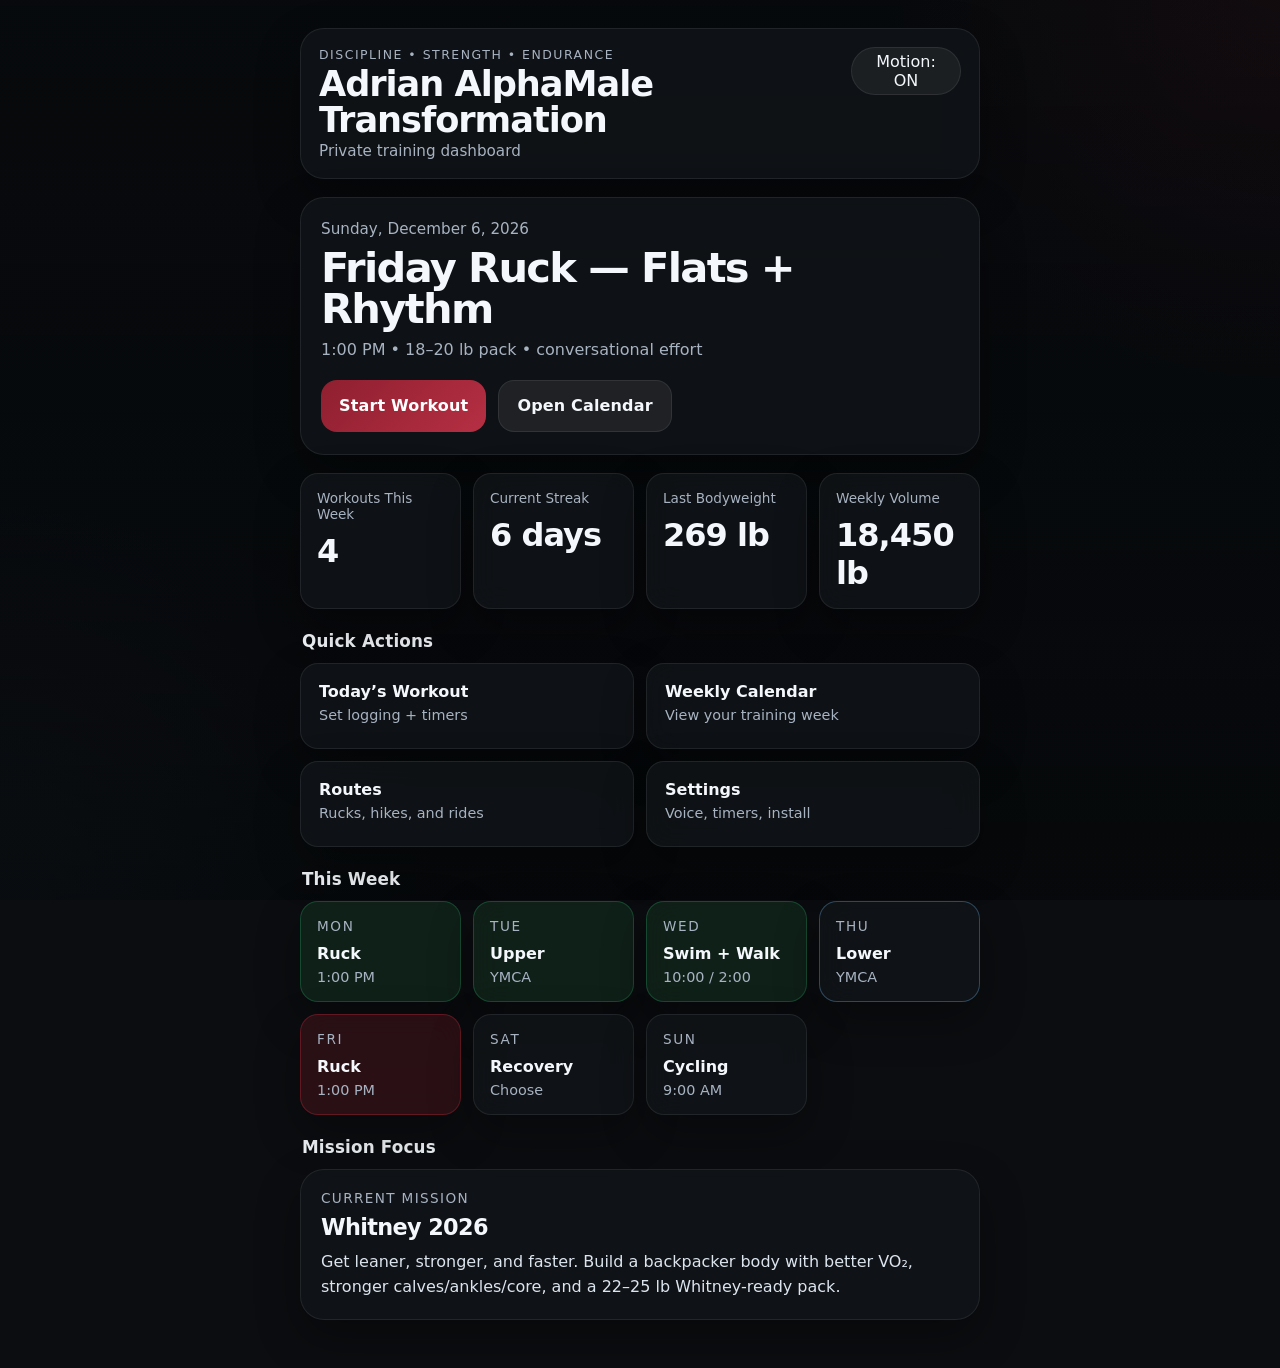
==== index.html @ 66e7347a "Initial commit" ====
<!DOCTYPE html>
<html lang="en">
<head>
  <meta charset="UTF-8" />
  <meta
    name="viewport"
    content="width=device-width, initial-scale=1.0, viewport-fit=cover"
  />
  <title>Adrian AlphaMale Transformation</title>
  <meta name="theme-color" content="#0b0d10" />
  <link rel="stylesheet" href="assets/css/styles.css" />
</head>
<body>
  <div class="app-shell">
    <div class="bg-base"></div>

    <video
      class="bg-video"
      autoplay
      muted
      loop
      playsinline
      preload="auto"
      aria-hidden="true"
    >
      <source
        src="assets/media/backgrounds/when_women_stare_at_bodybuilders.mp4"
        type="video/mp4"
      />
    </video>

    <div class="bg-overlay"></div>

    <main class="page">
      <header class="topbar glass">
        <div class="brand-block">
          <p class="eyebrow">Discipline • Strength • Endurance</p>
          <h1>Adrian AlphaMale Transformation</h1>
          <p class="subtext">Private training dashboard</p>
        </div>

        <button id="themeToggle" class="icon-btn" type="button" aria-label="Toggle motion">
          Motion: ON
        </button>
      </header>

      <section class="hero glass">
        <div class="hero-copy">
          <p class="hero-date" id="todayDate">Loading date...</p>
          <h2 id="todayWorkoutTitle">Today’s Workout</h2>
          <p id="todayWorkoutSubtitle" class="hero-subtitle">
            Friday • 1:00 PM • Ruck — Flats + Rhythm
          </p>

          <div class="hero-actions">
            <a class="btn btn-primary" href="workout.html">Start Workout</a>
            <a class="btn btn-secondary" href="calendar.html">Open Calendar</a>
          </div>
        </div>
      </section>

      <section class="stats-grid">
        <article class="stat-card glass">
          <p class="stat-label">Workouts This Week</p>
          <p class="stat-value" id="statWorkouts">4</p>
        </article>

        <article class="stat-card glass">
          <p class="stat-label">Current Streak</p>
          <p class="stat-value" id="statStreak">6 days</p>
        </article>

        <article class="stat-card glass">
          <p class="stat-label">Last Bodyweight</p>
          <p class="stat-value" id="statWeight">269 lb</p>
        </article>

        <article class="stat-card glass">
          <p class="stat-label">Weekly Volume</p>
          <p class="stat-value" id="statVolume">18,450 lb</p>
        </article>
      </section>

      <section class="section-header">
        <h3>Quick Actions</h3>
      </section>

      <section class="quick-actions-grid">
        <a class="action-card glass" href="workout.html">
          <span class="action-title">Today’s Workout</span>
          <span class="action-meta">Set logging + timers</span>
        </a>

        <a class="action-card glass" href="calendar.html">
          <span class="action-title">Weekly Calendar</span>
          <span class="action-meta">View your training week</span>
        </a>

        <a class="action-card glass" href="routes.html">
          <span class="action-title">Routes</span>
          <span class="action-meta">Rucks, hikes, and rides</span>
        </a>

        <a class="action-card glass" href="settings.html">
          <span class="action-title">Settings</span>
          <span class="action-meta">Voice, timers, install</span>
        </a>
      </section>

      <section class="section-header">
        <h3>This Week</h3>
      </section>

      <section class="calendar-preview">
        <article class="day-card glass is-complete">
          <p class="day-name">Mon</p>
          <p class="day-workout">Ruck</p>
          <p class="day-time">1:00 PM</p>
        </article>

        <article class="day-card glass is-complete">
          <p class="day-name">Tue</p>
          <p class="day-workout">Upper</p>
          <p class="day-time">YMCA</p>
        </article>

        <article class="day-card glass is-complete">
          <p class="day-name">Wed</p>
          <p class="day-workout">Swim + Walk</p>
          <p class="day-time">10:00 / 2:00</p>
        </article>

        <article class="day-card glass is-planned">
          <p class="day-name">Thu</p>
          <p class="day-workout">Lower</p>
          <p class="day-time">YMCA</p>
        </article>

        <article class="day-card glass is-active">
          <p class="day-name">Fri</p>
          <p class="day-workout">Ruck</p>
          <p class="day-time">1:00 PM</p>
        </article>

        <article class="day-card glass">
          <p class="day-name">Sat</p>
          <p class="day-workout">Recovery</p>
          <p class="day-time">Choose</p>
        </article>

        <article class="day-card glass">
          <p class="day-name">Sun</p>
          <p class="day-workout">Cycling</p>
          <p class="day-time">9:00 AM</p>
        </article>
      </section>

      <section class="section-header">
        <h3>Mission Focus</h3>
      </section>

      <section class="focus-card glass">
        <div class="focus-copy">
          <p class="focus-label">Current Mission</p>
          <h3>Whitney 2026</h3>
          <p>
            Get leaner, stronger, and faster. Build a backpacker body with better
            VO₂, stronger calves/ankles/core, and a 22–25 lb Whitney-ready pack.
          </p>
        </div>
      </section>
    </main>
  </div>

  <script src="assets/js/app.js"></script>
</body>
</html>
---- assets/css/styles.css ----
:root {
  --bg: #0b0d10;
  --bg-soft: #111418;
  --card: rgba(17, 20, 24, 0.8);
  --card-strong: rgba(12, 14, 17, 0.9);
  --line: rgba(255, 255, 255, 0.08);
  --text: #f4f7fb;
  --muted: #a8b3c2;
  --accent: #8e1f2f;
  --accent-2: #4f7ea6;
  --success: #1f6b45;
  --warning: #a56c16;
  --shadow: 0 18px 45px rgba(0, 0, 0, 0.32);
  --radius: 24px;
  --radius-sm: 18px;
  --max-width: 720px;
  --nav-height: 24px;
  --blur: 14px;
  --font: Inter, ui-sans-serif, system-ui, -apple-system, BlinkMacSystemFont, "Segoe UI", sans-serif;
}

* {
  box-sizing: border-box;
}

html {
  font-size: 16px;
  background: var(--bg);
}

body {
  margin: 0;
  color: var(--text);
  font-family: var(--font);
  background: var(--bg);
  min-height: 100vh;
}

a {
  color: inherit;
  text-decoration: none;
}

button,
input,
textarea,
select {
  font: inherit;
}

.app-shell {
  position: relative;
  min-height: 100vh;
  overflow-x: hidden;
  background: var(--bg);
}

.bg-base,
.bg-video,
.bg-overlay {
  position: fixed;
  inset: 0;
}

.bg-base {
  background:
    radial-gradient(circle at top right, rgba(142, 31, 47, 0.18), transparent 25%),
    radial-gradient(circle at bottom left, rgba(79, 126, 166, 0.16), transparent 28%),
    var(--bg);
  z-index: 0;
}

.bg-video {
  width: 100%;
  height: 100%;
  object-fit: cover;
  opacity: 0.5;
  z-index: 1;
  pointer-events: none;
}

.bg-overlay {
  background:
    linear-gradient(to bottom, rgba(6, 8, 10, 0.35), rgba(6, 8, 10, 0.7)),
    rgba(6, 8, 10, 0.3);
  z-index: 2;
}

.page {
  position: relative;
  z-index: 3;
  width: min(100%, var(--max-width));
  margin: 0 auto;
  padding: 20px 16px 40px;
}

.glass {
  background: var(--card);
  border: 1px solid var(--line);
  backdrop-filter: blur(var(--blur));
  -webkit-backdrop-filter: blur(var(--blur));
  box-shadow: var(--shadow);
}

.topbar {
  border-radius: var(--radius);
  padding: 18px 18px;
  display: flex;
  align-items: flex-start;
  justify-content: space-between;
  gap: 16px;
}

.brand-block h1 {
  margin: 4px 0 4px;
  font-size: clamp(1.5rem, 4vw, 2.2rem);
  line-height: 1.02;
  letter-spacing: -0.03em;
}

.eyebrow {
  margin: 0;
  font-size: 0.78rem;
  text-transform: uppercase;
  letter-spacing: 0.12em;
  color: var(--muted);
}

.subtext {
  margin: 0;
  color: var(--muted);
  font-size: 0.95rem;
}

.icon-btn {
  min-width: 110px;
  min-height: 48px;
  border-radius: 999px;
  border: 1px solid var(--line);
  background: rgba(255, 255, 255, 0.06);
  color: var(--text);
  padding: 0 16px;
  cursor: pointer;
}

.hero {
  margin-top: 18px;
  border-radius: var(--radius);
  padding: 22px 20px;
}

.hero-date {
  margin: 0 0 10px;
  color: var(--muted);
  font-size: 0.95rem;
}

.hero h2 {
  margin: 0;
  font-size: clamp(1.7rem, 5vw, 2.6rem);
  line-height: 0.98;
  letter-spacing: -0.04em;
}

.hero-subtitle {
  margin: 10px 0 0;
  color: var(--muted);
  font-size: 1rem;
  line-height: 1.4;
}

.hero-actions {
  display: flex;
  gap: 12px;
  margin-top: 18px;
  flex-wrap: wrap;
}

.btn {
  min-height: 52px;
  border-radius: 16px;
  display: inline-flex;
  align-items: center;
  justify-content: center;
  padding: 0 18px;
  font-weight: 700;
  letter-spacing: 0.01em;
}

.btn-primary {
  background: linear-gradient(135deg, var(--accent), #b62f43);
  color: #fff;
}

.btn-secondary {
  background: rgba(255, 255, 255, 0.07);
  border: 1px solid var(--line);
  color: var(--text);
}

.stats-grid {
  margin-top: 18px;
  display: grid;
  grid-template-columns: repeat(2, minmax(0, 1fr));
  gap: 12px;
}

.stat-card {
  border-radius: var(--radius-sm);
  padding: 16px;
}

.stat-label {
  margin: 0;
  color: var(--muted);
  font-size: 0.85rem;
}

.stat-value {
  margin: 10px 0 0;
  font-size: clamp(1.25rem, 5vw, 2rem);
  font-weight: 800;
  letter-spacing: -0.03em;
}

.section-header {
  margin-top: 22px;
  padding: 0 2px;
}

.section-header h3 {
  margin: 0;
  font-size: 1.05rem;
  letter-spacing: 0.01em;
}

.quick-actions-grid {
  margin-top: 12px;
  display: grid;
  grid-template-columns: 1fr;
  gap: 12px;
}

.action-card {
  border-radius: var(--radius-sm);
  padding: 18px;
  display: flex;
  flex-direction: column;
  gap: 6px;
  min-height: 86px;
}

.action-title {
  font-size: 1rem;
  font-weight: 700;
}

.action-meta {
  color: var(--muted);
  font-size: 0.9rem;
}

.calendar-preview {
  margin-top: 12px;
  display: grid;
  grid-template-columns: repeat(2, minmax(0, 1fr));
  gap: 12px;
}

.day-card {
  border-radius: 18px;
  padding: 16px;
  min-height: 96px;
}

.day-name {
  margin: 0;
  color: var(--muted);
  font-size: 0.85rem;
  text-transform: uppercase;
  letter-spacing: 0.12em;
}

.day-workout {
  margin: 10px 0 6px;
  font-size: 1rem;
  font-weight: 700;
}

.day-time {
  margin: 0;
  color: var(--muted);
  font-size: 0.9rem;
}

.is-complete {
  border-color: rgba(31, 107, 69, 0.55);
  background: rgba(19, 43, 30, 0.65);
}

.is-active {
  border-color: rgba(142, 31, 47, 0.55);
  background: rgba(54, 18, 24, 0.72);
}

.is-planned {
  border-color: rgba(79, 126, 166, 0.5);
}

.focus-card {
  margin-top: 12px;
  border-radius: var(--radius);
  padding: 20px;
}

.focus-label {
  margin: 0 0 8px;
  color: var(--muted);
  font-size: 0.85rem;
  text-transform: uppercase;
  letter-spacing: 0.1em;
}

.focus-card h3 {
  margin: 0 0 10px;
  font-size: 1.4rem;
  letter-spacing: -0.03em;
}

.focus-card p:last-child {
  margin: 0;
  color: #dce4ee;
  line-height: 1.55;
}

@media (min-width: 700px) {
  .page {
    padding: 28px 20px 48px;
  }

  .stats-grid {
    grid-template-columns: repeat(4, minmax(0, 1fr));
  }

  .quick-actions-grid {
    grid-template-columns: repeat(2, minmax(0, 1fr));
  }

  .calendar-preview {
    grid-template-columns: repeat(4, minmax(0, 1fr));
  }
}

@media (prefers-reduced-motion: reduce) {
  .bg-video {
    display: none;
  }
}
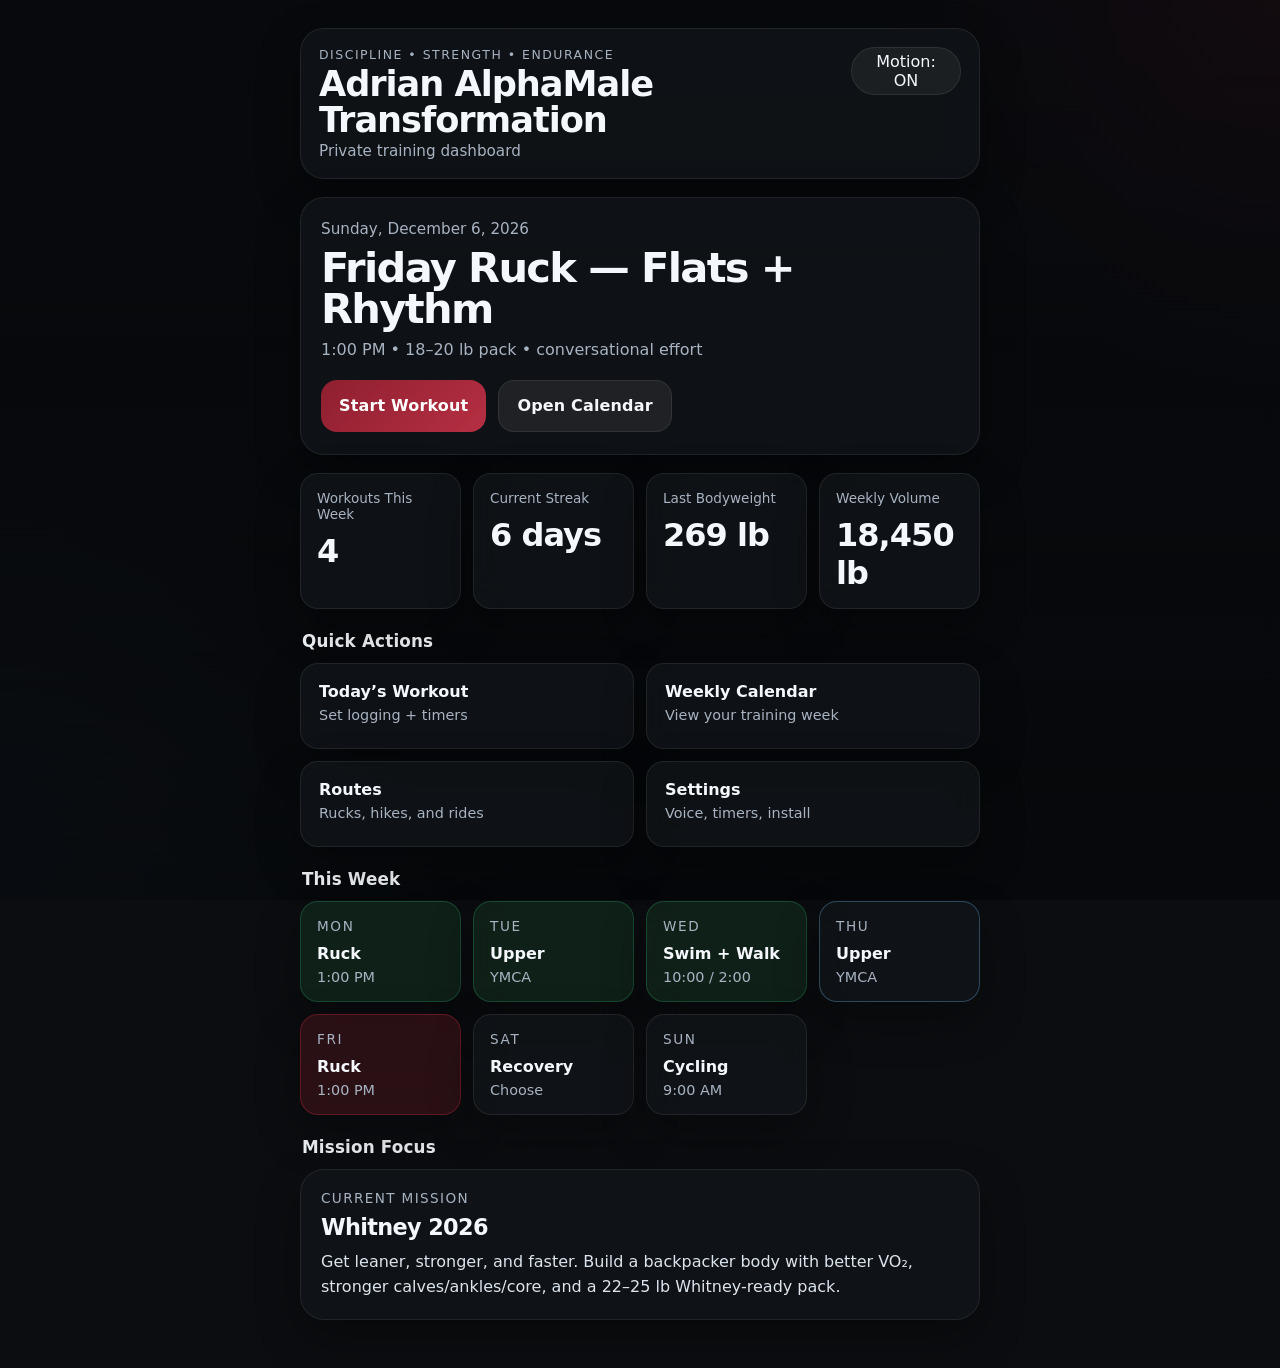
==== commit b0ac2154: "Update index.html" ====
--- a/index.html
+++ b/index.html
@@ -132,7 +132,7 @@
 
         <article class="day-card glass is-planned">
           <p class="day-name">Thu</p>
-          <p class="day-workout">Lower</p>
+          <p class="day-workout">Upper</p>
           <p class="day-time">YMCA</p>
         </article>
 
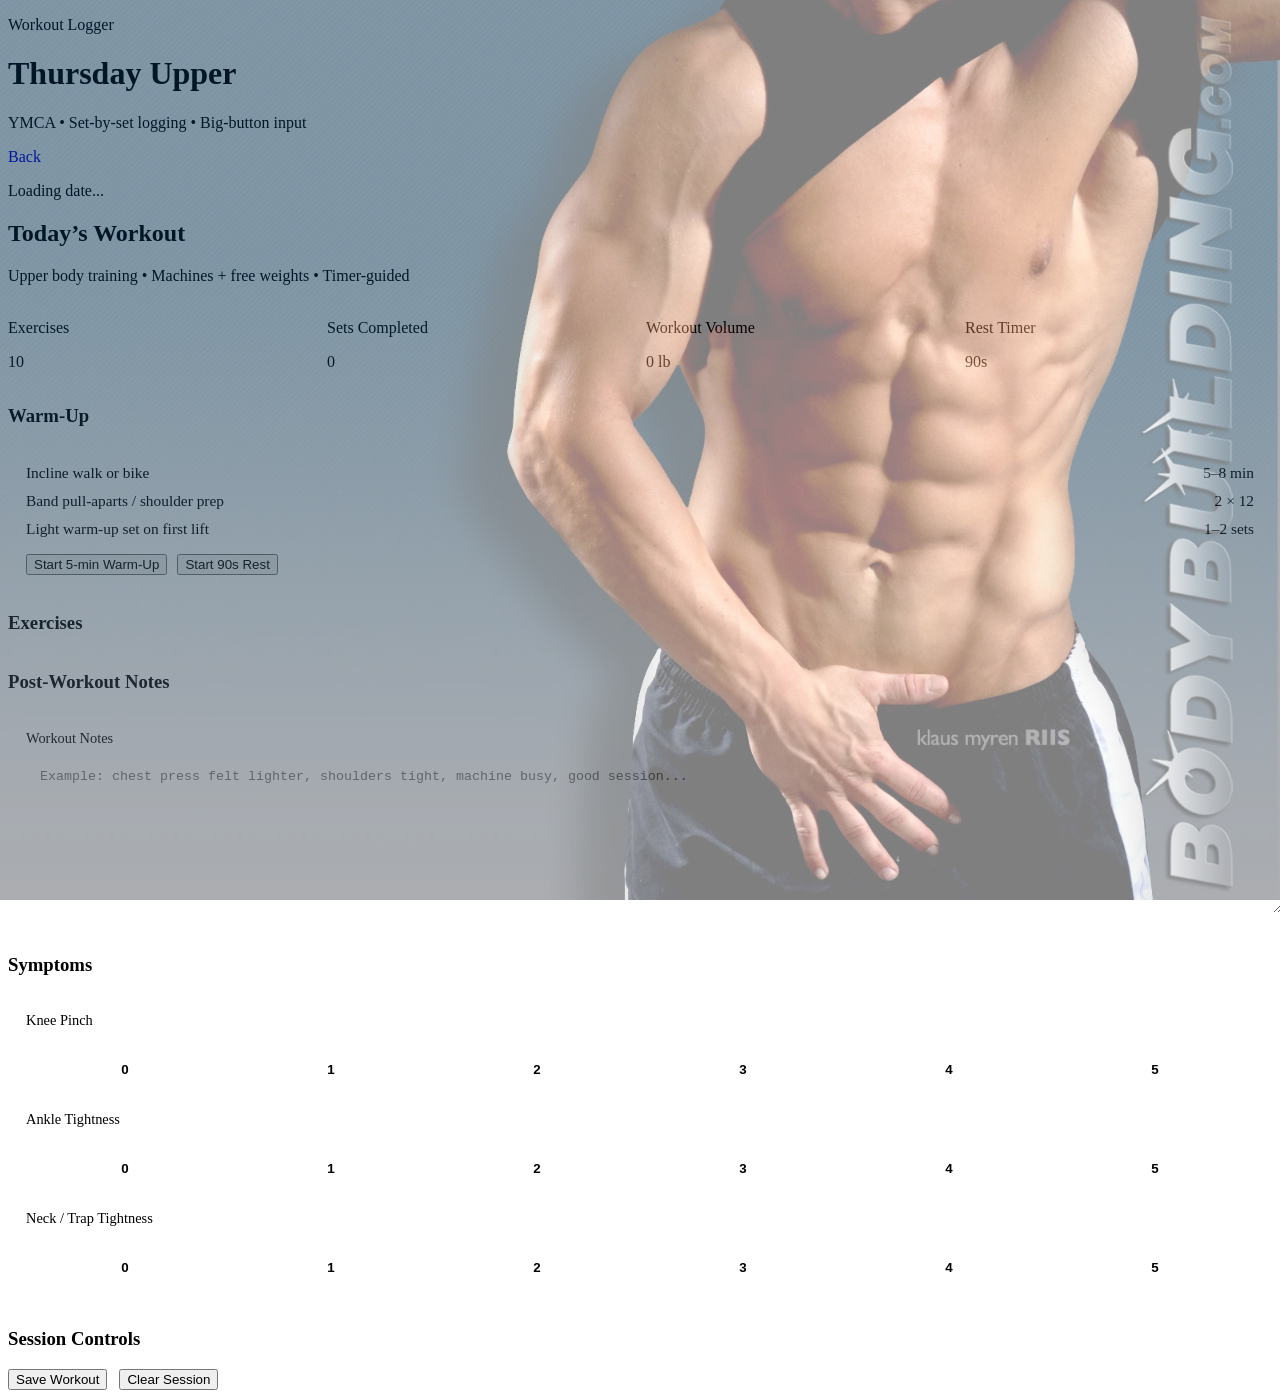
==== commit c425edfb: "Revised layout" ====
--- a/index.html
+++ b/index.html
@@ -6,172 +6,158 @@
     name="viewport"
     content="width=device-width, initial-scale=1.0, viewport-fit=cover"
   />
-  <title>Adrian AlphaMale Transformation</title>
-  <meta name="theme-color" content="#0b0d10" />
+  <title>Workout Logger | Adrian AlphaMale Transformation</title>
+  <meta name="theme-color" content="#0d1218" />
   <link rel="stylesheet" href="assets/css/styles.css" />
 </head>
 <body>
-  <div class="app-shell">
-    <div class="bg-base"></div>
-
-    <video
-      class="bg-video"
-      autoplay
-      muted
-      loop
-      playsinline
-      preload="auto"
-      aria-hidden="true"
-    >
-      <source
-        src="assets/media/backgrounds/when_women_stare_at_bodybuilders.mp4"
-        type="video/mp4"
-      />
-    </video>
-
-    <div class="bg-overlay"></div>
+  <div class="app-shell workout-shell">
+    <div class="bg-base workout-bg-base"></div>
+    <div class="bg-image workout-bg-image" aria-hidden="true"></div>
+    <div class="bg-overlay workout-bg-overlay"></div>
 
     <main class="page">
       <header class="topbar glass">
         <div class="brand-block">
-          <p class="eyebrow">Discipline • Strength • Endurance</p>
-          <h1>Adrian AlphaMale Transformation</h1>
-          <p class="subtext">Private training dashboard</p>
+          <p class="eyebrow">Workout Logger</p>
+          <h1>Thursday Upper</h1>
+          <p class="subtext">YMCA • Set-by-set logging • Big-button input</p>
         </div>
 
-        <button id="themeToggle" class="icon-btn" type="button" aria-label="Toggle motion">
-          Motion: ON
-        </button>
+        <a class="icon-btn nav-link-btn" href="index.html">Back</a>
       </header>
 
       <section class="hero glass">
         <div class="hero-copy">
-          <p class="hero-date" id="todayDate">Loading date...</p>
-          <h2 id="todayWorkoutTitle">Today’s Workout</h2>
-          <p id="todayWorkoutSubtitle" class="hero-subtitle">
-            Friday • 1:00 PM • Ruck — Flats + Rhythm
+          <p class="hero-date" id="loggerDate">Loading date...</p>
+          <h2>Today’s Workout</h2>
+          <p class="hero-subtitle">
+            Upper body training • Machines + free weights • Timer-guided
           </p>
+        </div>
+      </section>
 
-          <div class="hero-actions">
-            <a class="btn btn-primary" href="workout.html">Start Workout</a>
-            <a class="btn btn-secondary" href="calendar.html">Open Calendar</a>
+      <section class="logger-summary-grid">
+        <article class="stat-card glass">
+          <p class="stat-label">Exercises</p>
+          <p class="stat-value" id="exerciseCount">10</p>
+        </article>
+
+        <article class="stat-card glass">
+          <p class="stat-label">Sets Completed</p>
+          <p class="stat-value" id="setsCompleted">0</p>
+        </article>
+
+        <article class="stat-card glass">
+          <p class="stat-label">Workout Volume</p>
+          <p class="stat-value" id="totalVolume">0 lb</p>
+        </article>
+
+        <article class="stat-card glass">
+          <p class="stat-label">Rest Timer</p>
+          <p class="stat-value" id="restTimerDisplay">90s</p>
+        </article>
+      </section>
+
+      <section class="section-header">
+        <h3>Warm-Up</h3>
+      </section>
+
+      <section class="glass workout-block">
+        <div class="warmup-list">
+          <div class="warmup-row">
+            <span>Incline walk or bike</span>
+            <span>5–8 min</span>
+          </div>
+          <div class="warmup-row">
+            <span>Band pull-aparts / shoulder prep</span>
+            <span>2 × 12</span>
+          </div>
+          <div class="warmup-row">
+            <span>Light warm-up set on first lift</span>
+            <span>1–2 sets</span>
+          </div>
+        </div>
+
+        <div class="timer-controls">
+          <button class="btn btn-secondary" id="startWarmupTimer">Start 5-min Warm-Up</button>
+          <button class="btn btn-secondary" id="startRestTimer">Start 90s Rest</button>
+        </div>
+      </section>
+
+      <section class="section-header">
+        <h3>Exercises</h3>
+      </section>
+
+      <section id="exerciseList" class="exercise-list"></section>
+
+      <section class="section-header">
+        <h3>Post-Workout Notes</h3>
+      </section>
+
+      <section class="glass workout-block">
+        <label class="form-label" for="workoutNotes">Workout Notes</label>
+        <textarea
+          id="workoutNotes"
+          class="notes-box"
+          rows="5"
+          placeholder="Example: chest press felt lighter, shoulders tight, machine busy, good session..."
+        ></textarea>
+      </section>
+
+      <section class="section-header">
+        <h3>Symptoms</h3>
+      </section>
+
+      <section class="glass workout-block symptoms-block">
+        <div class="symptom-group">
+          <label class="form-label">Knee Pinch</label>
+          <div class="symptom-buttons" data-symptom="knee">
+            <button type="button">0</button>
+            <button type="button">1</button>
+            <button type="button">2</button>
+            <button type="button">3</button>
+            <button type="button">4</button>
+            <button type="button">5</button>
+          </div>
+        </div>
+
+        <div class="symptom-group">
+          <label class="form-label">Ankle Tightness</label>
+          <div class="symptom-buttons" data-symptom="ankle">
+            <button type="button">0</button>
+            <button type="button">1</button>
+            <button type="button">2</button>
+            <button type="button">3</button>
+            <button type="button">4</button>
+            <button type="button">5</button>
+          </div>
+        </div>
+
+        <div class="symptom-group">
+          <label class="form-label">Neck / Trap Tightness</label>
+          <div class="symptom-buttons" data-symptom="neck">
+            <button type="button">0</button>
+            <button type="button">1</button>
+            <button type="button">2</button>
+            <button type="button">3</button>
+            <button type="button">4</button>
+            <button type="button">5</button>
           </div>
         </div>
       </section>
 
-      <section class="stats-grid">
-        <article class="stat-card glass">
-          <p class="stat-label">Workouts This Week</p>
-          <p class="stat-value" id="statWorkouts">4</p>
-        </article>
-
-        <article class="stat-card glass">
-          <p class="stat-label">Current Streak</p>
-          <p class="stat-value" id="statStreak">6 days</p>
-        </article>
-
-        <article class="stat-card glass">
-          <p class="stat-label">Last Bodyweight</p>
-          <p class="stat-value" id="statWeight">269 lb</p>
-        </article>
-
-        <article class="stat-card glass">
-          <p class="stat-label">Weekly Volume</p>
-          <p class="stat-value" id="statVolume">18,450 lb</p>
-        </article>
+      <section class="section-header">
+        <h3>Session Controls</h3>
       </section>
 
-      <section class="section-header">
-        <h3>Quick Actions</h3>
-      </section>
-
-      <section class="quick-actions-grid">
-        <a class="action-card glass" href="workout.html">
-          <span class="action-title">Today’s Workout</span>
-          <span class="action-meta">Set logging + timers</span>
-        </a>
-
-        <a class="action-card glass" href="calendar.html">
-          <span class="action-title">Weekly Calendar</span>
-          <span class="action-meta">View your training week</span>
-        </a>
-
-        <a class="action-card glass" href="routes.html">
-          <span class="action-title">Routes</span>
-          <span class="action-meta">Rucks, hikes, and rides</span>
-        </a>
-
-        <a class="action-card glass" href="settings.html">
-          <span class="action-title">Settings</span>
-          <span class="action-meta">Voice, timers, install</span>
-        </a>
-      </section>
-
-      <section class="section-header">
-        <h3>This Week</h3>
-      </section>
-
-      <section class="calendar-preview">
-        <article class="day-card glass is-complete">
-          <p class="day-name">Mon</p>
-          <p class="day-workout">Ruck</p>
-          <p class="day-time">1:00 PM</p>
-        </article>
-
-        <article class="day-card glass is-complete">
-          <p class="day-name">Tue</p>
-          <p class="day-workout">Upper</p>
-          <p class="day-time">YMCA</p>
-        </article>
-
-        <article class="day-card glass is-complete">
-          <p class="day-name">Wed</p>
-          <p class="day-workout">Swim + Walk</p>
-          <p class="day-time">10:00 / 2:00</p>
-        </article>
-
-        <article class="day-card glass is-planned">
-          <p class="day-name">Thu</p>
-          <p class="day-workout">Upper</p>
-          <p class="day-time">YMCA</p>
-        </article>
-
-        <article class="day-card glass is-active">
-          <p class="day-name">Fri</p>
-          <p class="day-workout">Ruck</p>
-          <p class="day-time">1:00 PM</p>
-        </article>
-
-        <article class="day-card glass">
-          <p class="day-name">Sat</p>
-          <p class="day-workout">Recovery</p>
-          <p class="day-time">Choose</p>
-        </article>
-
-        <article class="day-card glass">
-          <p class="day-name">Sun</p>
-          <p class="day-workout">Cycling</p>
-          <p class="day-time">9:00 AM</p>
-        </article>
-      </section>
-
-      <section class="section-header">
-        <h3>Mission Focus</h3>
-      </section>
-
-      <section class="focus-card glass">
-        <div class="focus-copy">
-          <p class="focus-label">Current Mission</p>
-          <h3>Whitney 2026</h3>
-          <p>
-            Get leaner, stronger, and faster. Build a backpacker body with better
-            VO₂, stronger calves/ankles/core, and a 22–25 lb Whitney-ready pack.
-          </p>
-        </div>
+      <section class="session-actions">
+        <button class="btn btn-primary" id="saveWorkout">Save Workout</button>
+        <button class="btn btn-secondary" id="clearWorkout">Clear Session</button>
       </section>
     </main>
   </div>
 
-  <script src="assets/js/app.js"></script>
+  <script src="assets/js/workout.js"></script>
 </body>
 </html>
--- a/assets/css/styles.css
+++ b/assets/css/styles.css
@@ -1,358 +1,280 @@
-:root {
-  --bg: #0b0d10;
-  --bg-soft: #111418;
-  --card: rgba(17, 20, 24, 0.8);
-  --card-strong: rgba(12, 14, 17, 0.9);
-  --line: rgba(255, 255, 255, 0.08);
-  --text: #f4f7fb;
-  --muted: #a8b3c2;
-  --accent: #8e1f2f;
-  --accent-2: #4f7ea6;
-  --success: #1f6b45;
-  --warning: #a56c16;
-  --shadow: 0 18px 45px rgba(0, 0, 0, 0.32);
-  --radius: 24px;
-  --radius-sm: 18px;
-  --max-width: 720px;
-  --nav-height: 24px;
-  --blur: 14px;
-  --font: Inter, ui-sans-serif, system-ui, -apple-system, BlinkMacSystemFont, "Segoe UI", sans-serif;
-}
-
-* {
-  box-sizing: border-box;
-}
-
-html {
-  font-size: 16px;
-  background: var(--bg);
-}
-
-body {
-  margin: 0;
-  color: var(--text);
-  font-family: var(--font);
-  background: var(--bg);
-  min-height: 100vh;
-}
-
-a {
-  color: inherit;
-  text-decoration: none;
-}
-
-button,
-input,
-textarea,
-select {
-  font: inherit;
-}
-
-.app-shell {
-  position: relative;
-  min-height: 100vh;
-  overflow-x: hidden;
-  background: var(--bg);
-}
-
-.bg-base,
-.bg-video,
-.bg-overlay {
+/* =========================
+   WORKOUT LOGGER
+========================= */
+
+.workout-bg-base {
+  background: #0d1218;
+}
+
+.workout-bg-image {
   position: fixed;
   inset: 0;
-}
-
-.bg-base {
+  z-index: 1;
+  background-image: url("../media/goals/body_goal_2.webp");
+  background-size: cover;
+  background-position: center center;
+  background-repeat: no-repeat;
+  opacity: 0.5;
+  pointer-events: none;
+}
+
+.workout-bg-overlay {
   background:
-    radial-gradient(circle at top right, rgba(142, 31, 47, 0.18), transparent 25%),
-    radial-gradient(circle at bottom left, rgba(79, 126, 166, 0.16), transparent 28%),
-    var(--bg);
-  z-index: 0;
-}
-
-.bg-video {
-  width: 100%;
-  height: 100%;
-  object-fit: cover;
-  opacity: 0.5;
-  z-index: 1;
-  pointer-events: none;
-}
-
-.bg-overlay {
-  background:
-    linear-gradient(to bottom, rgba(6, 8, 10, 0.35), rgba(6, 8, 10, 0.7)),
-    rgba(6, 8, 10, 0.3);
+    linear-gradient(to bottom, rgba(8, 10, 14, 0.4), rgba(8, 10, 14, 0.72)),
+    rgba(7, 9, 12, 0.34);
   z-index: 2;
 }
 
-.page {
-  position: relative;
-  z-index: 3;
-  width: min(100%, var(--max-width));
-  margin: 0 auto;
-  padding: 20px 16px 40px;
-}
-
-.glass {
-  background: var(--card);
-  border: 1px solid var(--line);
-  backdrop-filter: blur(var(--blur));
-  -webkit-backdrop-filter: blur(var(--blur));
-  box-shadow: var(--shadow);
-}
-
-.topbar {
+.nav-link-btn {
+  display: inline-flex;
+  align-items: center;
+  justify-content: center;
+  text-decoration: none;
+}
+
+.logger-summary-grid {
+  margin-top: 18px;
+  display: grid;
+  grid-template-columns: repeat(2, minmax(0, 1fr));
+  gap: 12px;
+}
+
+.workout-block {
+  margin-top: 12px;
   border-radius: var(--radius);
-  padding: 18px 18px;
-  display: flex;
+  padding: 18px;
+}
+
+.warmup-list {
+  display: grid;
+  gap: 10px;
+}
+
+.warmup-row {
+  display: flex;
+  justify-content: space-between;
+  gap: 16px;
+  color: var(--text);
+  font-size: 0.96rem;
+}
+
+.timer-controls {
+  margin-top: 16px;
+  display: flex;
+  flex-wrap: wrap;
+  gap: 10px;
+}
+
+.exercise-list {
+  margin-top: 12px;
+  display: grid;
+  gap: 14px;
+}
+
+.exercise-card {
+  border-radius: var(--radius);
+  padding: 16px;
+}
+
+.exercise-header {
+  display: flex;
+  justify-content: space-between;
+  gap: 12px;
   align-items: flex-start;
-  justify-content: space-between;
-  gap: 16px;
-}
-
-.brand-block h1 {
-  margin: 4px 0 4px;
-  font-size: clamp(1.5rem, 4vw, 2.2rem);
-  line-height: 1.02;
-  letter-spacing: -0.03em;
-}
-
-.eyebrow {
-  margin: 0;
-  font-size: 0.78rem;
-  text-transform: uppercase;
-  letter-spacing: 0.12em;
-  color: var(--muted);
-}
-
-.subtext {
-  margin: 0;
-  color: var(--muted);
-  font-size: 0.95rem;
-}
-
-.icon-btn {
-  min-width: 110px;
-  min-height: 48px;
-  border-radius: 999px;
-  border: 1px solid var(--line);
-  background: rgba(255, 255, 255, 0.06);
-  color: var(--text);
-  padding: 0 16px;
-  cursor: pointer;
-}
-
-.hero {
-  margin-top: 18px;
-  border-radius: var(--radius);
-  padding: 22px 20px;
-}
-
-.hero-date {
-  margin: 0 0 10px;
-  color: var(--muted);
-  font-size: 0.95rem;
-}
-
-.hero h2 {
-  margin: 0;
-  font-size: clamp(1.7rem, 5vw, 2.6rem);
-  line-height: 0.98;
-  letter-spacing: -0.04em;
-}
-
-.hero-subtitle {
-  margin: 10px 0 0;
-  color: var(--muted);
-  font-size: 1rem;
-  line-height: 1.4;
-}
-
-.hero-actions {
-  display: flex;
-  gap: 12px;
-  margin-top: 18px;
-  flex-wrap: wrap;
-}
-
-.btn {
-  min-height: 52px;
-  border-radius: 16px;
-  display: inline-flex;
-  align-items: center;
-  justify-content: center;
-  padding: 0 18px;
-  font-weight: 700;
-  letter-spacing: 0.01em;
-}
-
-.btn-primary {
-  background: linear-gradient(135deg, var(--accent), #b62f43);
-  color: #fff;
-}
-
-.btn-secondary {
-  background: rgba(255, 255, 255, 0.07);
-  border: 1px solid var(--line);
-  color: var(--text);
-}
-
-.stats-grid {
-  margin-top: 18px;
-  display: grid;
-  grid-template-columns: repeat(2, minmax(0, 1fr));
-  gap: 12px;
-}
-
-.stat-card {
-  border-radius: var(--radius-sm);
-  padding: 16px;
-}
-
-.stat-label {
-  margin: 0;
-  color: var(--muted);
-  font-size: 0.85rem;
-}
-
-.stat-value {
-  margin: 10px 0 0;
-  font-size: clamp(1.25rem, 5vw, 2rem);
-  font-weight: 800;
-  letter-spacing: -0.03em;
-}
-
-.section-header {
-  margin-top: 22px;
-  padding: 0 2px;
-}
-
-.section-header h3 {
+}
+
+.exercise-name {
   margin: 0;
   font-size: 1.05rem;
-  letter-spacing: 0.01em;
-}
-
-.quick-actions-grid {
-  margin-top: 12px;
+  font-weight: 800;
+  letter-spacing: -0.02em;
+}
+
+.exercise-meta {
+  margin: 6px 0 0;
+  color: var(--muted);
+  font-size: 0.9rem;
+}
+
+.exercise-complete {
+  display: flex;
+  align-items: center;
+  gap: 8px;
+  white-space: nowrap;
+  color: var(--muted);
+  font-size: 0.9rem;
+}
+
+.exercise-complete input {
+  width: 20px;
+  height: 20px;
+}
+
+.set-list {
+  margin-top: 14px;
+  display: grid;
+  gap: 12px;
+}
+
+.set-card {
+  border: 1px solid var(--line);
+  border-radius: 18px;
+  padding: 14px;
+  background: rgba(255, 255, 255, 0.035);
+}
+
+.set-top {
+  display: flex;
+  justify-content: space-between;
+  gap: 12px;
+  margin-bottom: 12px;
+}
+
+.set-title {
+  font-weight: 700;
+}
+
+.set-target {
+  color: var(--muted);
+  font-size: 0.9rem;
+}
+
+.set-input-grid {
   display: grid;
   grid-template-columns: 1fr;
   gap: 12px;
 }
 
-.action-card {
-  border-radius: var(--radius-sm);
-  padding: 18px;
-  display: flex;
-  flex-direction: column;
-  gap: 6px;
-  min-height: 86px;
-}
-
-.action-title {
+.set-control {
+  display: grid;
+  gap: 8px;
+}
+
+.set-control label {
+  color: var(--muted);
+  font-size: 0.85rem;
+}
+
+.stepper {
+  display: grid;
+  grid-template-columns: 56px 1fr 56px;
+  gap: 10px;
+  align-items: center;
+}
+
+.stepper button {
+  min-height: 52px;
+  border: 1px solid var(--line);
+  border-radius: 14px;
+  background: rgba(255, 255, 255, 0.06);
+  color: var(--text);
   font-size: 1rem;
   font-weight: 700;
-}
-
-.action-meta {
-  color: var(--muted);
-  font-size: 0.9rem;
-}
-
-.calendar-preview {
-  margin-top: 12px;
-  display: grid;
-  grid-template-columns: repeat(2, minmax(0, 1fr));
-  gap: 12px;
-}
-
-.day-card {
+  cursor: pointer;
+}
+
+.stepper-value {
+  min-height: 52px;
+  border-radius: 14px;
+  border: 1px solid var(--line);
+  background: rgba(0, 0, 0, 0.22);
+  display: flex;
+  align-items: center;
+  justify-content: center;
+  font-size: 1.15rem;
+  font-weight: 800;
+}
+
+.set-actions {
+  margin-top: 12px;
+  display: flex;
+  flex-wrap: wrap;
+  gap: 10px;
+}
+
+.set-volume {
+  margin-top: 10px;
+  color: var(--muted);
+  font-size: 0.88rem;
+}
+
+.exercise-footer {
+  margin-top: 14px;
+  display: flex;
+  justify-content: space-between;
+  gap: 12px;
+  align-items: center;
+  flex-wrap: wrap;
+}
+
+.exercise-total {
+  color: var(--text);
+  font-weight: 700;
+}
+
+.form-label {
+  display: block;
+  margin-bottom: 8px;
+  color: var(--muted);
+  font-size: 0.9rem;
+}
+
+.notes-box {
+  width: 100%;
   border-radius: 18px;
-  padding: 16px;
-  min-height: 96px;
-}
-
-.day-name {
-  margin: 0;
-  color: var(--muted);
-  font-size: 0.85rem;
-  text-transform: uppercase;
-  letter-spacing: 0.12em;
-}
-
-.day-workout {
-  margin: 10px 0 6px;
-  font-size: 1rem;
-  font-weight: 700;
-}
-
-.day-time {
-  margin: 0;
-  color: var(--muted);
-  font-size: 0.9rem;
-}
-
-.is-complete {
-  border-color: rgba(31, 107, 69, 0.55);
-  background: rgba(19, 43, 30, 0.65);
-}
-
-.is-active {
-  border-color: rgba(142, 31, 47, 0.55);
-  background: rgba(54, 18, 24, 0.72);
-}
-
-.is-planned {
-  border-color: rgba(79, 126, 166, 0.5);
-}
-
-.focus-card {
-  margin-top: 12px;
-  border-radius: var(--radius);
-  padding: 20px;
-}
-
-.focus-label {
-  margin: 0 0 8px;
-  color: var(--muted);
-  font-size: 0.85rem;
-  text-transform: uppercase;
-  letter-spacing: 0.1em;
-}
-
-.focus-card h3 {
-  margin: 0 0 10px;
-  font-size: 1.4rem;
-  letter-spacing: -0.03em;
-}
-
-.focus-card p:last-child {
-  margin: 0;
-  color: #dce4ee;
-  line-height: 1.55;
+  border: 1px solid var(--line);
+  background: rgba(255, 255, 255, 0.05);
+  color: var(--text);
+  padding: 14px;
+  resize: vertical;
+  min-height: 130px;
+}
+
+.symptoms-block {
+  display: grid;
+  gap: 18px;
+}
+
+.symptom-group {
+  display: grid;
+  gap: 8px;
+}
+
+.symptom-buttons {
+  display: grid;
+  grid-template-columns: repeat(6, minmax(0, 1fr));
+  gap: 8px;
+}
+
+.symptom-buttons button {
+  min-height: 48px;
+  border-radius: 14px;
+  border: 1px solid var(--line);
+  background: rgba(255, 255, 255, 0.06);
+  color: var(--text);
+  font-weight: 700;
+  cursor: pointer;
+}
+
+.symptom-buttons button.active {
+  background: linear-gradient(135deg, var(--accent), #b62f43);
+  border-color: transparent;
+  color: #fff;
+}
+
+.session-actions {
+  margin-top: 12px;
+  display: flex;
+  flex-wrap: wrap;
+  gap: 12px;
 }
 
 @media (min-width: 700px) {
-  .page {
-    padding: 28px 20px 48px;
-  }
-
-  .stats-grid {
+  .logger-summary-grid {
     grid-template-columns: repeat(4, minmax(0, 1fr));
   }
 
-  .quick-actions-grid {
+  .set-input-grid {
     grid-template-columns: repeat(2, minmax(0, 1fr));
   }
-
-  .calendar-preview {
-    grid-template-columns: repeat(4, minmax(0, 1fr));
-  }
-}
-
-@media (prefers-reduced-motion: reduce) {
-  .bg-video {
-    display: none;
-  }
 }
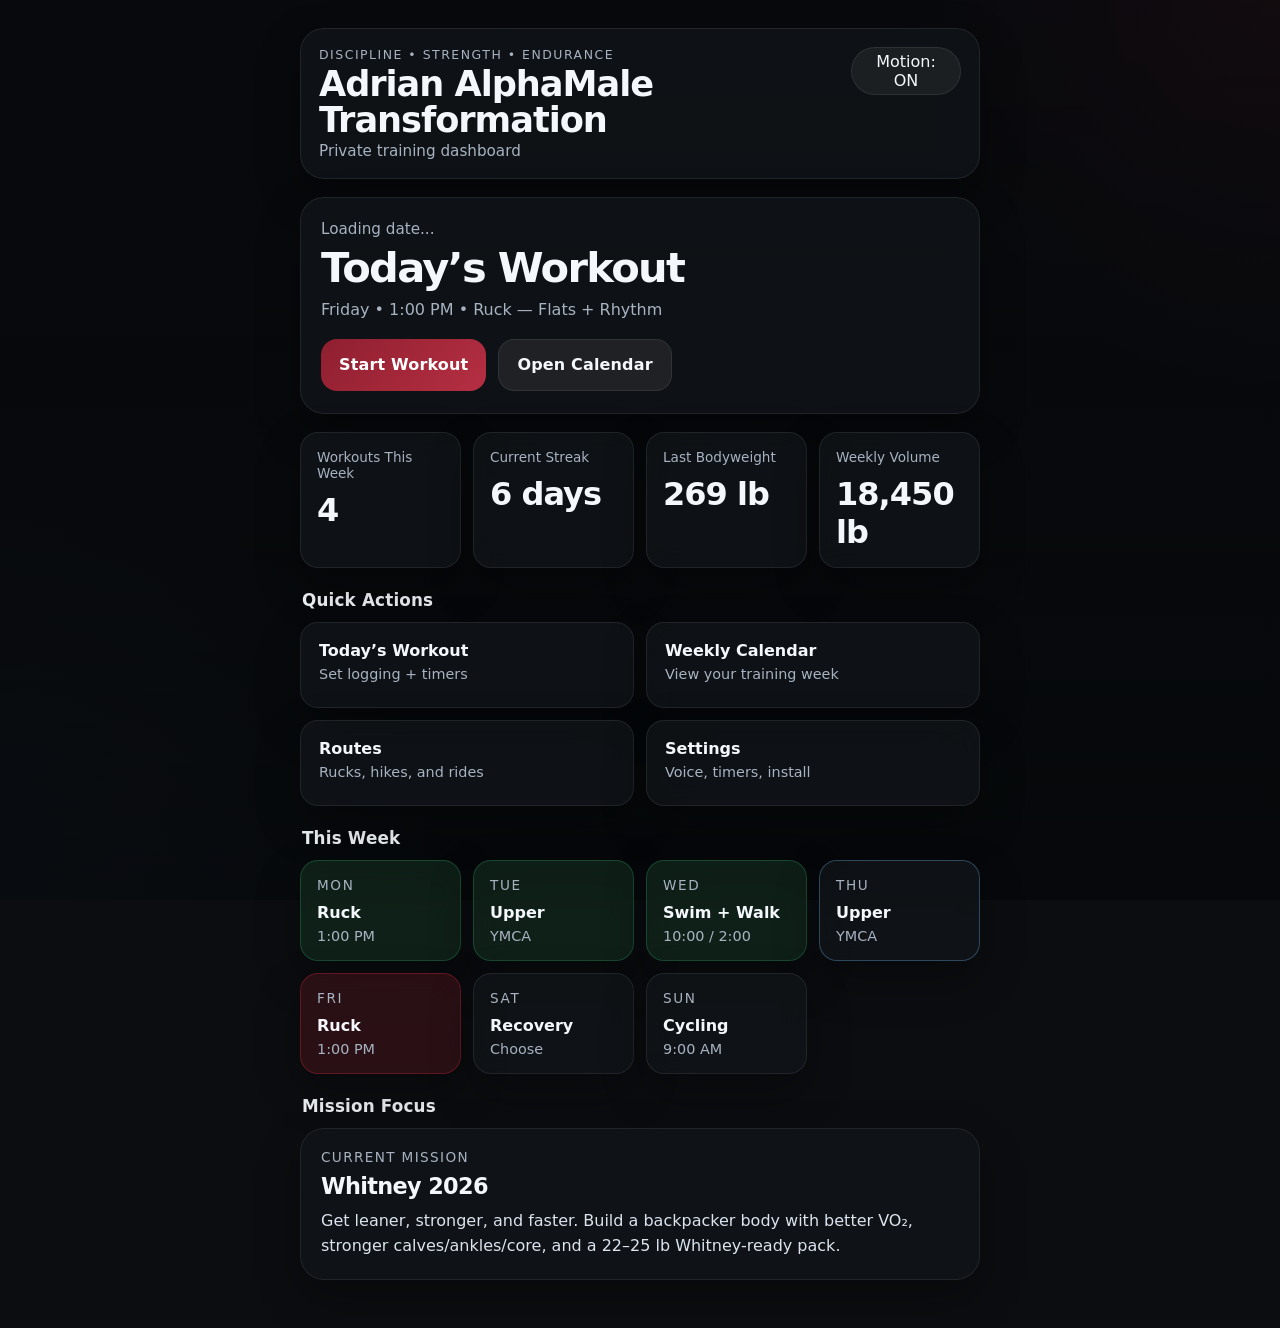
==== commit d9e7a521: "revised files" ====
--- a/index.html
+++ b/index.html
@@ -6,158 +6,172 @@
     name="viewport"
     content="width=device-width, initial-scale=1.0, viewport-fit=cover"
   />
-  <title>Workout Logger | Adrian AlphaMale Transformation</title>
-  <meta name="theme-color" content="#0d1218" />
+  <title>Adrian AlphaMale Transformation</title>
+  <meta name="theme-color" content="#0b0d10" />
   <link rel="stylesheet" href="assets/css/styles.css" />
 </head>
 <body>
-  <div class="app-shell workout-shell">
-    <div class="bg-base workout-bg-base"></div>
-    <div class="bg-image workout-bg-image" aria-hidden="true"></div>
-    <div class="bg-overlay workout-bg-overlay"></div>
+  <div class="app-shell">
+    <div class="bg-base"></div>
+
+    <video
+      class="bg-video"
+      autoplay
+      muted
+      loop
+      playsinline
+      preload="auto"
+      aria-hidden="true"
+    >
+      <source
+        src="assets/media/backgrounds/when_women_stare_at_bodybuilders.mp4"
+        type="video/mp4"
+      />
+    </video>
+
+    <div class="bg-overlay"></div>
 
     <main class="page">
       <header class="topbar glass">
         <div class="brand-block">
-          <p class="eyebrow">Workout Logger</p>
-          <h1>Thursday Upper</h1>
-          <p class="subtext">YMCA • Set-by-set logging • Big-button input</p>
+          <p class="eyebrow">Discipline • Strength • Endurance</p>
+          <h1>Adrian AlphaMale Transformation</h1>
+          <p class="subtext">Private training dashboard</p>
         </div>
 
-        <a class="icon-btn nav-link-btn" href="index.html">Back</a>
+        <button id="themeToggle" class="icon-btn" type="button" aria-label="Toggle motion">
+          Motion: ON
+        </button>
       </header>
 
       <section class="hero glass">
         <div class="hero-copy">
-          <p class="hero-date" id="loggerDate">Loading date...</p>
-          <h2>Today’s Workout</h2>
-          <p class="hero-subtitle">
-            Upper body training • Machines + free weights • Timer-guided
+          <p class="hero-date" id="todayDate">Loading date...</p>
+          <h2 id="todayWorkoutTitle">Today’s Workout</h2>
+          <p id="todayWorkoutSubtitle" class="hero-subtitle">
+            Friday • 1:00 PM • Ruck — Flats + Rhythm
           </p>
+
+          <div class="hero-actions">
+            <a class="btn btn-primary" href="workout.html">Start Workout</a>
+            <a class="btn btn-secondary" href="calendar.html">Open Calendar</a>
+          </div>
         </div>
       </section>
 
-      <section class="logger-summary-grid">
+      <section class="stats-grid">
         <article class="stat-card glass">
-          <p class="stat-label">Exercises</p>
-          <p class="stat-value" id="exerciseCount">10</p>
+          <p class="stat-label">Workouts This Week</p>
+          <p class="stat-value" id="statWorkouts">4</p>
         </article>
 
         <article class="stat-card glass">
-          <p class="stat-label">Sets Completed</p>
-          <p class="stat-value" id="setsCompleted">0</p>
+          <p class="stat-label">Current Streak</p>
+          <p class="stat-value" id="statStreak">6 days</p>
         </article>
 
         <article class="stat-card glass">
-          <p class="stat-label">Workout Volume</p>
-          <p class="stat-value" id="totalVolume">0 lb</p>
+          <p class="stat-label">Last Bodyweight</p>
+          <p class="stat-value" id="statWeight">269 lb</p>
         </article>
 
         <article class="stat-card glass">
-          <p class="stat-label">Rest Timer</p>
-          <p class="stat-value" id="restTimerDisplay">90s</p>
+          <p class="stat-label">Weekly Volume</p>
+          <p class="stat-value" id="statVolume">18,450 lb</p>
         </article>
       </section>
 
       <section class="section-header">
-        <h3>Warm-Up</h3>
+        <h3>Quick Actions</h3>
       </section>
 
-      <section class="glass workout-block">
-        <div class="warmup-list">
-          <div class="warmup-row">
-            <span>Incline walk or bike</span>
-            <span>5–8 min</span>
-          </div>
-          <div class="warmup-row">
-            <span>Band pull-aparts / shoulder prep</span>
-            <span>2 × 12</span>
-          </div>
-          <div class="warmup-row">
-            <span>Light warm-up set on first lift</span>
-            <span>1–2 sets</span>
-          </div>
-        </div>
+      <section class="quick-actions-grid">
+        <a class="action-card glass" href="workout.html">
+          <span class="action-title">Today’s Workout</span>
+          <span class="action-meta">Set logging + timers</span>
+        </a>
 
-        <div class="timer-controls">
-          <button class="btn btn-secondary" id="startWarmupTimer">Start 5-min Warm-Up</button>
-          <button class="btn btn-secondary" id="startRestTimer">Start 90s Rest</button>
-        </div>
+        <a class="action-card glass" href="calendar.html">
+          <span class="action-title">Weekly Calendar</span>
+          <span class="action-meta">View your training week</span>
+        </a>
+
+        <a class="action-card glass" href="routes.html">
+          <span class="action-title">Routes</span>
+          <span class="action-meta">Rucks, hikes, and rides</span>
+        </a>
+
+        <a class="action-card glass" href="settings.html">
+          <span class="action-title">Settings</span>
+          <span class="action-meta">Voice, timers, install</span>
+        </a>
       </section>
 
       <section class="section-header">
-        <h3>Exercises</h3>
+        <h3>This Week</h3>
       </section>
 
-      <section id="exerciseList" class="exercise-list"></section>
+      <section class="calendar-preview">
+        <article class="day-card glass is-complete">
+          <p class="day-name">Mon</p>
+          <p class="day-workout">Ruck</p>
+          <p class="day-time">1:00 PM</p>
+        </article>
 
-      <section class="section-header">
-        <h3>Post-Workout Notes</h3>
-      </section>
+        <article class="day-card glass is-complete">
+          <p class="day-name">Tue</p>
+          <p class="day-workout">Upper</p>
+          <p class="day-time">YMCA</p>
+        </article>
 
-      <section class="glass workout-block">
-        <label class="form-label" for="workoutNotes">Workout Notes</label>
-        <textarea
-          id="workoutNotes"
-          class="notes-box"
-          rows="5"
-          placeholder="Example: chest press felt lighter, shoulders tight, machine busy, good session..."
-        ></textarea>
+        <article class="day-card glass is-complete">
+          <p class="day-name">Wed</p>
+          <p class="day-workout">Swim + Walk</p>
+          <p class="day-time">10:00 / 2:00</p>
+        </article>
+
+        <article class="day-card glass is-planned">
+          <p class="day-name">Thu</p>
+          <p class="day-workout">Upper</p>
+          <p class="day-time">YMCA</p>
+        </article>
+
+        <article class="day-card glass is-active">
+          <p class="day-name">Fri</p>
+          <p class="day-workout">Ruck</p>
+          <p class="day-time">1:00 PM</p>
+        </article>
+
+        <article class="day-card glass">
+          <p class="day-name">Sat</p>
+          <p class="day-workout">Recovery</p>
+          <p class="day-time">Choose</p>
+        </article>
+
+        <article class="day-card glass">
+          <p class="day-name">Sun</p>
+          <p class="day-workout">Cycling</p>
+          <p class="day-time">9:00 AM</p>
+        </article>
       </section>
 
       <section class="section-header">
-        <h3>Symptoms</h3>
+        <h3>Mission Focus</h3>
       </section>
 
-      <section class="glass workout-block symptoms-block">
-        <div class="symptom-group">
-          <label class="form-label">Knee Pinch</label>
-          <div class="symptom-buttons" data-symptom="knee">
-            <button type="button">0</button>
-            <button type="button">1</button>
-            <button type="button">2</button>
-            <button type="button">3</button>
-            <button type="button">4</button>
-            <button type="button">5</button>
-          </div>
+      <section class="focus-card glass">
+        <div class="focus-copy">
+          <p class="focus-label">Current Mission</p>
+          <h3>Whitney 2026</h3>
+          <p>
+            Get leaner, stronger, and faster. Build a backpacker body with better
+            VO₂, stronger calves/ankles/core, and a 22–25 lb Whitney-ready pack.
+          </p>
         </div>
-
-        <div class="symptom-group">
-          <label class="form-label">Ankle Tightness</label>
-          <div class="symptom-buttons" data-symptom="ankle">
-            <button type="button">0</button>
-            <button type="button">1</button>
-            <button type="button">2</button>
-            <button type="button">3</button>
-            <button type="button">4</button>
-            <button type="button">5</button>
-          </div>
-        </div>
-
-        <div class="symptom-group">
-          <label class="form-label">Neck / Trap Tightness</label>
-          <div class="symptom-buttons" data-symptom="neck">
-            <button type="button">0</button>
-            <button type="button">1</button>
-            <button type="button">2</button>
-            <button type="button">3</button>
-            <button type="button">4</button>
-            <button type="button">5</button>
-          </div>
-        </div>
-      </section>
-
-      <section class="section-header">
-        <h3>Session Controls</h3>
-      </section>
-
-      <section class="session-actions">
-        <button class="btn btn-primary" id="saveWorkout">Save Workout</button>
-        <button class="btn btn-secondary" id="clearWorkout">Clear Session</button>
       </section>
     </main>
   </div>
 
-  <script src="assets/js/workout.js"></script>
+  <script src="assets/js/app.js"></script>
 </body>
 </html>
--- a/assets/css/styles.css
+++ b/assets/css/styles.css
@@ -1,3 +1,362 @@
+:root {
+  --bg: #0b0d10;
+  --bg-soft: #111418;
+  --card: rgba(17, 20, 24, 0.8);
+  --card-strong: rgba(12, 14, 17, 0.9);
+  --line: rgba(255, 255, 255, 0.08);
+  --text: #f4f7fb;
+  --muted: #a8b3c2;
+  --accent: #8e1f2f;
+  --accent-2: #4f7ea6;
+  --success: #1f6b45;
+  --warning: #a56c16;
+  --shadow: 0 18px 45px rgba(0, 0, 0, 0.32);
+  --radius: 24px;
+  --radius-sm: 18px;
+  --max-width: 720px;
+  --nav-height: 24px;
+  --blur: 14px;
+  --font: Inter, ui-sans-serif, system-ui, -apple-system, BlinkMacSystemFont, "Segoe UI", sans-serif;
+}
+
+* {
+  box-sizing: border-box;
+}
+
+html {
+  font-size: 16px;
+  background: var(--bg);
+}
+
+body {
+  margin: 0;
+  color: var(--text);
+  font-family: var(--font);
+  background: var(--bg);
+  min-height: 100vh;
+}
+
+a {
+  color: inherit;
+  text-decoration: none;
+}
+
+button,
+input,
+textarea,
+select {
+  font: inherit;
+}
+
+.app-shell {
+  position: relative;
+  min-height: 100vh;
+  overflow-x: hidden;
+  background: var(--bg);
+}
+
+.bg-base,
+.bg-video,
+.bg-overlay {
+  position: fixed;
+  inset: 0;
+}
+
+.bg-base {
+  background:
+    radial-gradient(circle at top right, rgba(142, 31, 47, 0.18), transparent 25%),
+    radial-gradient(circle at bottom left, rgba(79, 126, 166, 0.16), transparent 28%),
+    var(--bg);
+  z-index: 0;
+}
+
+.bg-video {
+  width: 100%;
+  height: 100%;
+  object-fit: cover;
+  opacity: 0.5;
+  z-index: 1;
+  pointer-events: none;
+}
+
+.bg-overlay {
+  background:
+    linear-gradient(to bottom, rgba(6, 8, 10, 0.35), rgba(6, 8, 10, 0.7)),
+    rgba(6, 8, 10, 0.3);
+  z-index: 2;
+}
+
+.page {
+  position: relative;
+  z-index: 3;
+  width: min(100%, var(--max-width));
+  margin: 0 auto;
+  padding: 20px 16px 40px;
+}
+
+.glass {
+  background: var(--card);
+  border: 1px solid var(--line);
+  backdrop-filter: blur(var(--blur));
+  -webkit-backdrop-filter: blur(var(--blur));
+  box-shadow: var(--shadow);
+}
+
+.topbar {
+  border-radius: var(--radius);
+  padding: 18px 18px;
+  display: flex;
+  align-items: flex-start;
+  justify-content: space-between;
+  gap: 16px;
+}
+
+.brand-block h1 {
+  margin: 4px 0 4px;
+  font-size: clamp(1.5rem, 4vw, 2.2rem);
+  line-height: 1.02;
+  letter-spacing: -0.03em;
+}
+
+.eyebrow {
+  margin: 0;
+  font-size: 0.78rem;
+  text-transform: uppercase;
+  letter-spacing: 0.12em;
+  color: var(--muted);
+}
+
+.subtext {
+  margin: 0;
+  color: var(--muted);
+  font-size: 0.95rem;
+}
+
+.icon-btn {
+  min-width: 110px;
+  min-height: 48px;
+  border-radius: 999px;
+  border: 1px solid var(--line);
+  background: rgba(255, 255, 255, 0.06);
+  color: var(--text);
+  padding: 0 16px;
+  cursor: pointer;
+}
+
+.hero {
+  margin-top: 18px;
+  border-radius: var(--radius);
+  padding: 22px 20px;
+}
+
+.hero-date {
+  margin: 0 0 10px;
+  color: var(--muted);
+  font-size: 0.95rem;
+}
+
+.hero h2 {
+  margin: 0;
+  font-size: clamp(1.7rem, 5vw, 2.6rem);
+  line-height: 0.98;
+  letter-spacing: -0.04em;
+}
+
+.hero-subtitle {
+  margin: 10px 0 0;
+  color: var(--muted);
+  font-size: 1rem;
+  line-height: 1.4;
+}
+
+.hero-actions {
+  display: flex;
+  gap: 12px;
+  margin-top: 18px;
+  flex-wrap: wrap;
+}
+
+.btn {
+  min-height: 52px;
+  border-radius: 16px;
+  display: inline-flex;
+  align-items: center;
+  justify-content: center;
+  padding: 0 18px;
+  font-weight: 700;
+  letter-spacing: 0.01em;
+}
+
+.btn-primary {
+  background: linear-gradient(135deg, var(--accent), #b62f43);
+  color: #fff;
+}
+
+.btn-secondary {
+  background: rgba(255, 255, 255, 0.07);
+  border: 1px solid var(--line);
+  color: var(--text);
+}
+
+.stats-grid {
+  margin-top: 18px;
+  display: grid;
+  grid-template-columns: repeat(2, minmax(0, 1fr));
+  gap: 12px;
+}
+
+.stat-card {
+  border-radius: var(--radius-sm);
+  padding: 16px;
+}
+
+.stat-label {
+  margin: 0;
+  color: var(--muted);
+  font-size: 0.85rem;
+}
+
+.stat-value {
+  margin: 10px 0 0;
+  font-size: clamp(1.25rem, 5vw, 2rem);
+  font-weight: 800;
+  letter-spacing: -0.03em;
+}
+
+.section-header {
+  margin-top: 22px;
+  padding: 0 2px;
+}
+
+.section-header h3 {
+  margin: 0;
+  font-size: 1.05rem;
+  letter-spacing: 0.01em;
+}
+
+.quick-actions-grid {
+  margin-top: 12px;
+  display: grid;
+  grid-template-columns: 1fr;
+  gap: 12px;
+}
+
+.action-card {
+  border-radius: var(--radius-sm);
+  padding: 18px;
+  display: flex;
+  flex-direction: column;
+  gap: 6px;
+  min-height: 86px;
+}
+
+.action-title {
+  font-size: 1rem;
+  font-weight: 700;
+}
+
+.action-meta {
+  color: var(--muted);
+  font-size: 0.9rem;
+}
+
+.calendar-preview {
+  margin-top: 12px;
+  display: grid;
+  grid-template-columns: repeat(2, minmax(0, 1fr));
+  gap: 12px;
+}
+
+.day-card {
+  border-radius: 18px;
+  padding: 16px;
+  min-height: 96px;
+}
+
+.day-name {
+  margin: 0;
+  color: var(--muted);
+  font-size: 0.85rem;
+  text-transform: uppercase;
+  letter-spacing: 0.12em;
+}
+
+.day-workout {
+  margin: 10px 0 6px;
+  font-size: 1rem;
+  font-weight: 700;
+}
+
+.day-time {
+  margin: 0;
+  color: var(--muted);
+  font-size: 0.9rem;
+}
+
+.is-complete {
+  border-color: rgba(31, 107, 69, 0.55);
+  background: rgba(19, 43, 30, 0.65);
+}
+
+.is-active {
+  border-color: rgba(142, 31, 47, 0.55);
+  background: rgba(54, 18, 24, 0.72);
+}
+
+.is-planned {
+  border-color: rgba(79, 126, 166, 0.5);
+}
+
+.focus-card {
+  margin-top: 12px;
+  border-radius: var(--radius);
+  padding: 20px;
+}
+
+.focus-label {
+  margin: 0 0 8px;
+  color: var(--muted);
+  font-size: 0.85rem;
+  text-transform: uppercase;
+  letter-spacing: 0.1em;
+}
+
+.focus-card h3 {
+  margin: 0 0 10px;
+  font-size: 1.4rem;
+  letter-spacing: -0.03em;
+}
+
+.focus-card p:last-child {
+  margin: 0;
+  color: #dce4ee;
+  line-height: 1.55;
+}
+
+@media (min-width: 700px) {
+  .page {
+    padding: 28px 20px 48px;
+  }
+
+  .stats-grid {
+    grid-template-columns: repeat(4, minmax(0, 1fr));
+  }
+
+  .quick-actions-grid {
+    grid-template-columns: repeat(2, minmax(0, 1fr));
+  }
+
+  .calendar-preview {
+    grid-template-columns: repeat(4, minmax(0, 1fr));
+  }
+}
+
+@media (prefers-reduced-motion: reduce) {
+  .bg-video {
+    display: none;
+  }
+}
+
 /* =========================
    WORKOUT LOGGER
 ========================= */
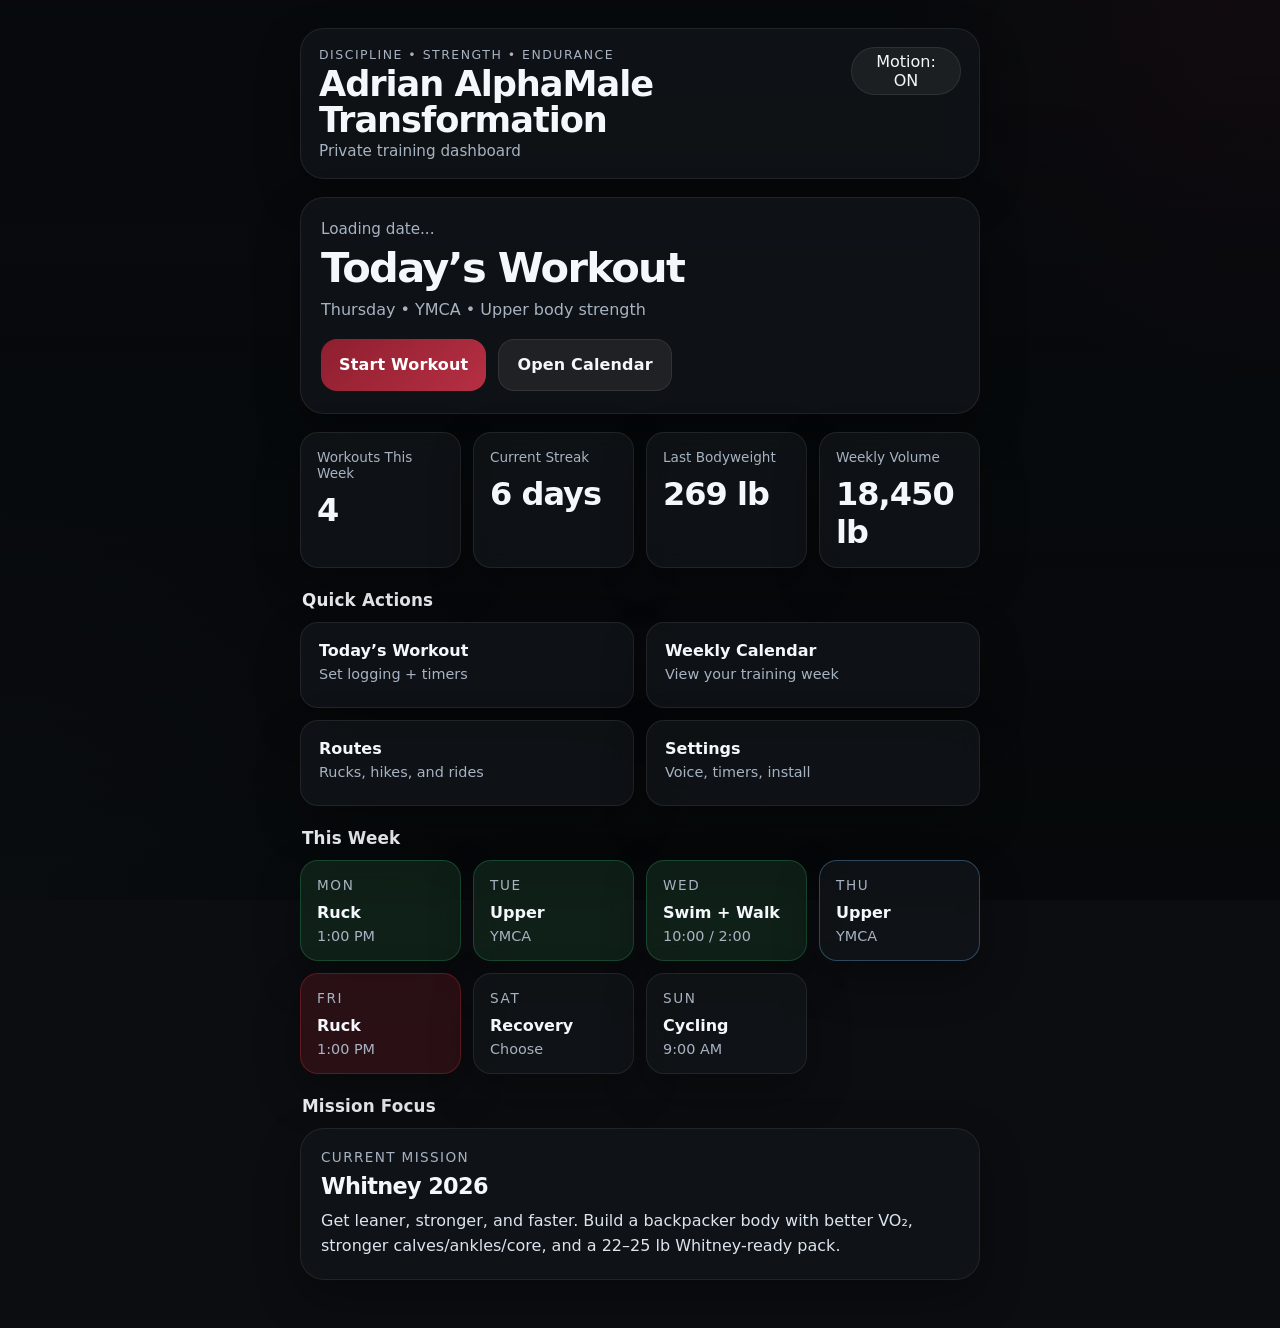
==== commit 4e467244: "Revised files" ====
--- a/index.html
+++ b/index.html
@@ -49,11 +49,11 @@
           <p class="hero-date" id="todayDate">Loading date...</p>
           <h2 id="todayWorkoutTitle">Today’s Workout</h2>
           <p id="todayWorkoutSubtitle" class="hero-subtitle">
-            Friday • 1:00 PM • Ruck — Flats + Rhythm
+            Thursday • YMCA • Upper body strength
           </p>
 
           <div class="hero-actions">
-            <a class="btn btn-primary" href="workout.html">Start Workout</a>
+            <a class="btn btn-primary" href="thursday_workout.html">Start Workout</a>
             <a class="btn btn-secondary" href="calendar.html">Open Calendar</a>
           </div>
         </div>
@@ -86,7 +86,7 @@
       </section>
 
       <section class="quick-actions-grid">
-        <a class="action-card glass" href="workout.html">
+        <a class="action-card glass" href="thursday_workout.html">
           <span class="action-title">Today’s Workout</span>
           <span class="action-meta">Set logging + timers</span>
         </a>
